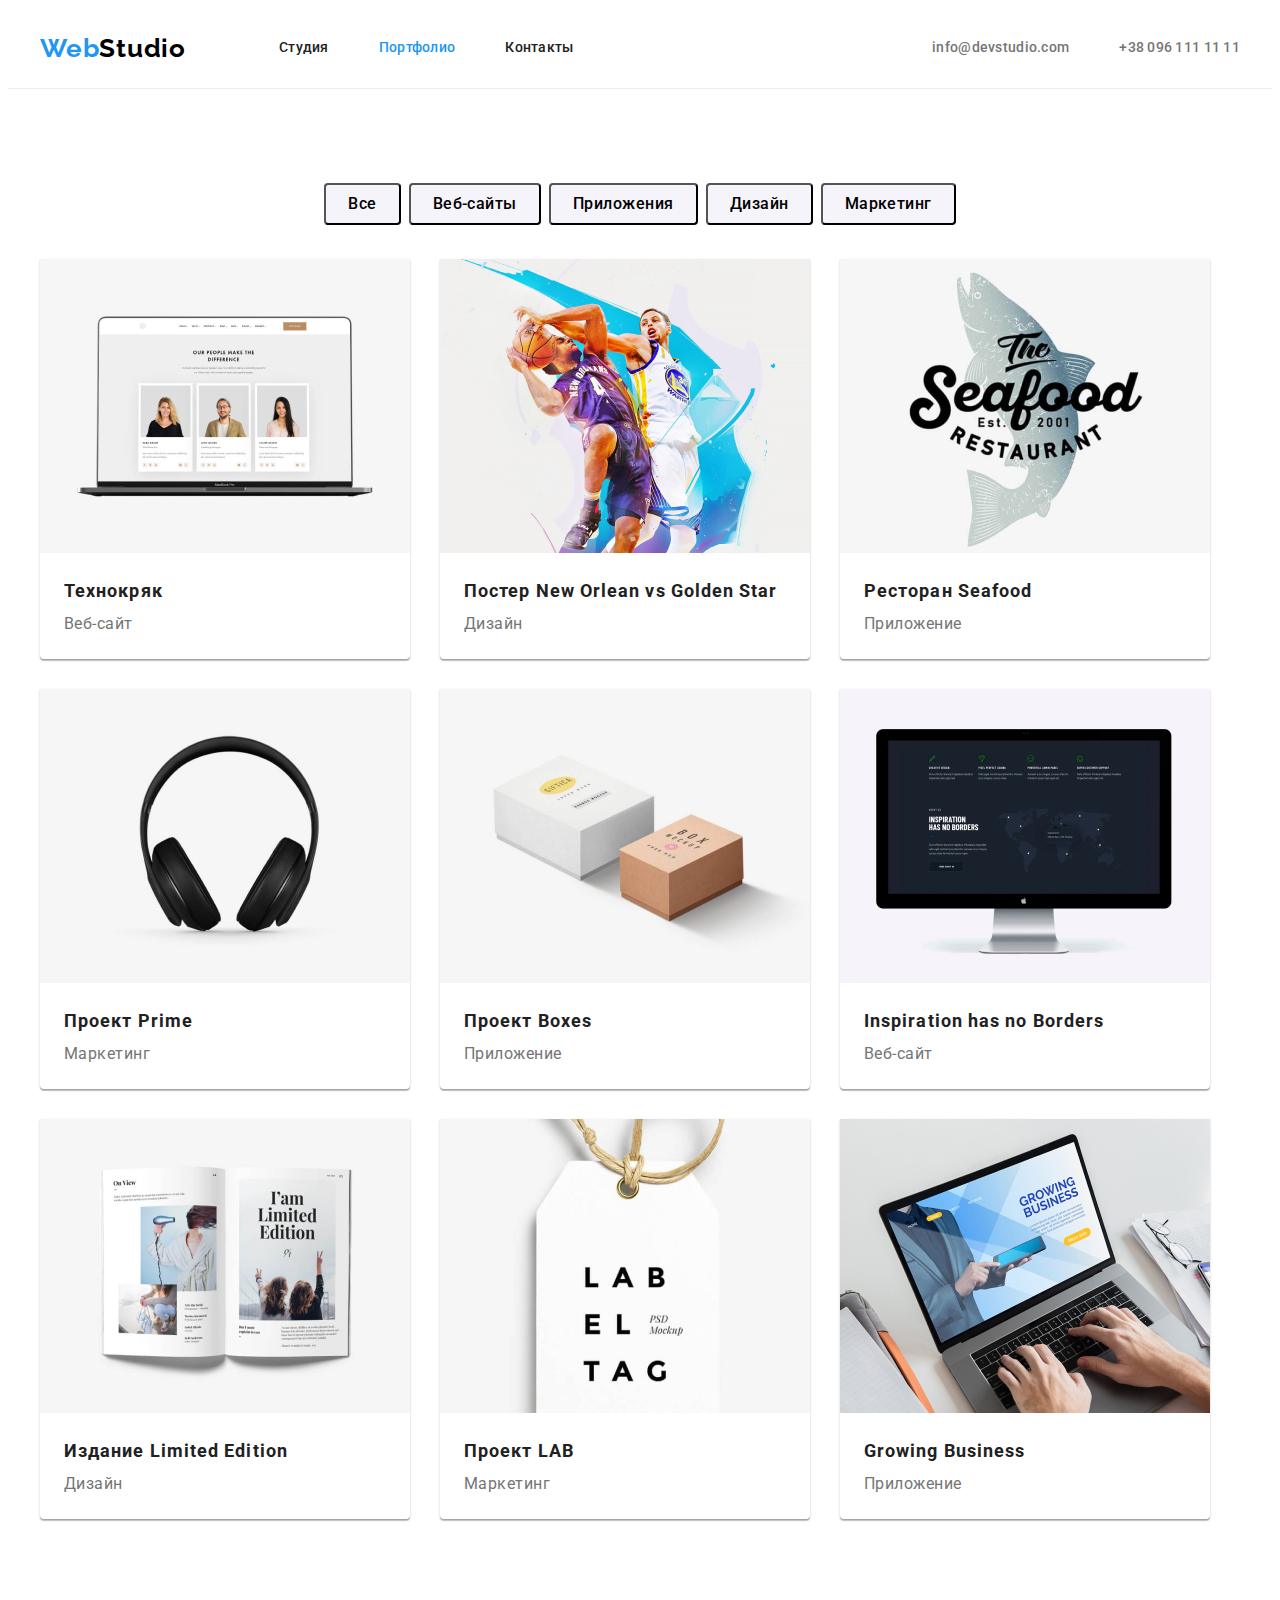
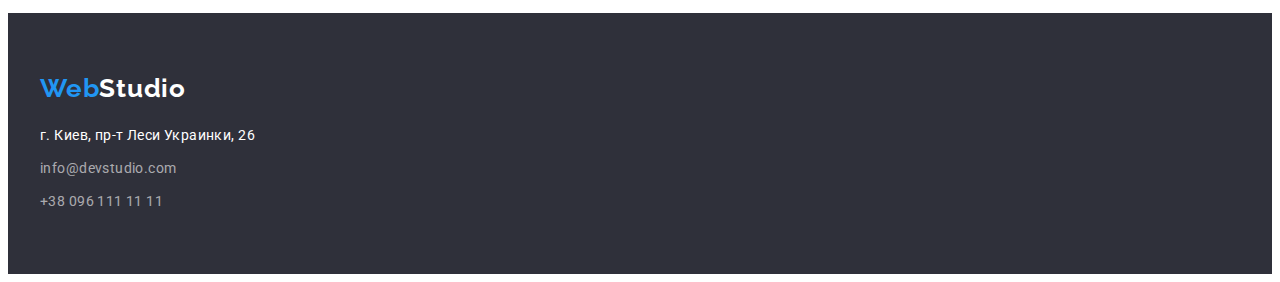
==== portfolio.html @ 639d9dc7 "clone-rep-for-hw03" ====
<!DOCTYPE html>
<html lang="en">
<head>
    <meta charset="UTF-8">
    <meta name="viewport" content="width=device-width, initial-scale=1.0">
    <link rel="stylesheet" href="https://cdnjs.cloudflare.com/ajax/libs/modern-normalize/1.0.0/modern-normalize.min.css" integrity="sha512-ISS7cAi1PEhQ8jnbJpJZMd29NlhNj4AWYyLOSp2CE/CsHxTCu+r+t0D2yoJudVrd0/8fTVPUVDzY5Tvli75u/g==" crossorigin="anonymous" />
    <link rel="stylesheet" href="./css/style.css">
    <link href="https://fonts.googleapis.com/css2?family=Raleway:wght@700&family=Roboto:wght@400;500;700;900&display=swap" rel="stylesheet">
    <title>Portfolio</title>
</head>
<body class="body-container">
    <header class="page-header">
        <nav class="container">
            <a class="logo" href=""><span style="color: #2196F3;">Web</span><span style="color: #000000;">Studio</span></a>
            <ul class="nav">
                <li><a class="link" href="./index.html">Студия</a></li>
                <li><a class="link current" href="">Портфолио</a></li>
                <li><a class="link" href="">Контакты</a></li>
            </ul>
            <address class="address">
                <ul class="auth-nav">
                    <li><a class="link" href="mailto:info@devstudio.com">info@devstudio.com</a></li>
                    <li><a class="link" href="tel:+380961111111">+38 096 111 11 11</a></li>
                </ul>
            </address>  
            
        </nav>
    </header>
    <main class="main-container">
        <section class="section portfolio-container">
            <!-- <h1>Портфолио</h1> -->
            <ul class="portfolio">
                <li class="list-navigation"><button class="list-btn" type="button">Вcе</button></li>
                <li class="list-navigation"><button class="list-btn" type="button">Веб-сайты</button></li>
                <li class="list-navigation"><button class="list-btn" type="button">Приложения</button></li>
                <li class="list-navigation"><button class="list-btn" type="button">Дизайн</button></li>
                <li class="list-navigation"><button class="list-btn" type="button">Маркетинг</button></li>
            </ul>
            <ul class="section-list web-container">
                <li class="lists-section">
                    <div class="section-list-card">
                        <a href=""><img src="./images/portfolio1.jpg" alt="photo">
                            <div class="title">
                                <h2 class="section-item">Технокряк</h2>
                                <p class="section-tagline">Веб-сайт</p>
                            </div>
                        </a>
                    </div>
                </li>
                <li class="lists-section">
                    <div class="section-list-card">
                        <a href=""><img src="./images/portfolio2.jpg" alt="photo">
                            <div class="title">
                                <h2 class="section-item">Постер New Orlean vs Golden Star</h2>
                                <p class="section-tagline">Дизайн</p>
                            </div>
                        </a>
                    </div>
                </li>
                <li class="lists-section not">
                   <div class="section-list-card">
                        <a href=""><img src="./images/portfolio3.jpg" alt="photo">
                            <div class="title">
                                <h2 class="section-item">Ресторан Seafood</h2>
                                <p class="section-tagline">Приложение</p>
                            </div>
                        </a>
                   </div>
                </li>
                <li class="lists-section">
                    <div class="section-list-card">
                        <a href=""><img src="./images/portfolio4.jpg" alt="photo">
                            <div class="title">
                                <h2 class="section-item">Проект Prime</h2>
                                <p class="section-tagline">Маркетинг</p>
                            </div>
                        </a>
                    </div>
                </li>
                <li class="lists-section">
                    <div class="section-list-card">
                        <a href=""><img src="./images/portfolio5.jpg" alt="photo">
                            <div class="title">
                                <h2 class="section-item">Проект Boxes</h2>
                                <p class="section-tagline">Приложение</p>
                            </div>
                        </a>
                    </div>
                </li>
                <li class="lists-section not">
                    <div class="section-list-card">
                        <a href=""><img src="./images/portfolio6.jpg" alt="photo">
                            <div class="title">
                                <h2 class="section-item">Inspiration has no Borders</h2>
                                <p class="section-tagline">Веб-сайт</p>
                            </div>
                        </a>
                    </div>
                </li>
                <li class="lists-section lists-cards">
                    <div class="section-list-card">
                        <a href=""><img src="./images/portfolio7.jpg" alt="photo">
                            <div class="title">
                                <h2 class="section-item">Издание Limited Edition</h2>
                                <p class="section-tagline">Дизайн</p>
                            </div>
                        </a>
                    </div>
                </li>
                <li class="lists-section lists-cards">
                    <div class="section-list-card">
                        <a href=""><img src="./images/portfolio8.jpg" alt="photo">
                            <div class="title">
                                <h2 class="section-item">Проект LAB</h2>
                                <p class="section-tagline">Маркетинг</p>
                            </div>
                        </a>
                    </div>
                </li>
                <li class="lists-section not lists-cards">
                    <div class="section-list-card">
                        <a href=""><img src="./images/portfolio9.jpg" alt="photo">
                            <div class="title">
                                <h2 class="section-item">Growing Business</h2>
                                <p class="section-tagline">Приложение</p>
                            </div>
                        </a>
                    </div>
                </li>
            </ul>
        </section>
    </main>
        <footer class="footer">
            <div class="footer-container">
                <a class="logo" href=""><span style="color: #2196F3;">Web</span><span style="color: #FFFFFF;">Studio</span></a>
                <address>
                    <p class="footer-title">г. Киев, пр-т Леси Украинки, 26</p>
                    <ul class="footer-nav">
                        <li class="footer-links">
                            <a class="footer-link" href="mailto:info@devstudio.com">info@devstudio.com</a>
                        </li>
                        <li class="footer-links">
                            <a class="footer-link" href="tel:+380961111111">+38 096 111 11 11</a>
                        </li>
                    </ul>
                </address>
            </div>
        </footer>
</body>
</html>
---- css/style.css ----
:root {
    --primary-text-color: #757575;
    --accent-color: #2196F3;
    --white-color: #ffffff;
    --white-bg-color: #ffffff;


}

body {
    font-family: 'Roboto', sans-serif;
    color: var(--primary-text-color);
    
    
}
ul {
    list-style: none;
    
}
a {
    text-decoration: none;
}
img {
    display: block;

}
/* цвет вторичного текста  #color: #212121;*/
 /* цвет основного текста color: #757575; */
 /* акцент  background: #2196F3;color: #FFFFFF; */

 /* Стилизация шапки */
 .logo {
    font-family: 'Raleway', sans-serif;
    font-style: normal;
    font-weight: 700;
    font-size: 26px;
    line-height: 1.19;
    letter-spacing: 0.03em;

    color: #000000; 

}
.nav .link {
    
    font-weight: 500;
    font-size: 14px;
    line-height: 1.14;
    letter-spacing: 0.02em;

    color: #212121;

}
.nav .link.current {
    color: var(--accent-color);

}
.nav .link:hover ,
.nav .link:focus {
    color: var(--accent-color);

}
.auth-nav .link {
    
    font-weight: 500;
    font-style: normal;
    font-size: 14px;
    line-height: 1.14;
    letter-spacing: 0.02em;

    color: var(--primary-text-color);

}
.auth-nav .link:hover ,
.auth-nav .link:focus {
    color: var(--accent-color);

}
/* Стили основного контента */
/* Стили секции героя */
.hero > .hero-title {         
    font-weight: 900;
    font-size: 44px;
    line-height: 1.36;
    letter-spacing: 0.06em;
    text-transform: uppercase;
       
    color: var(--white-color);

}
.hero .button {
    min-width: 200px;
    

    background-color: var(--accent-color);
    color: var(--white-color);
    font-weight: 700;
    font-size: 16px;
    line-height: 1.88;     
    letter-spacing: 0.06em;
    box-shadow: 0px 4px 4px rgba(0, 0, 0, 0.15);
    border-radius: 4px;
    padding: 10px 32px 10px 32px;
}


/* Стили секции со скрытым заголовком */
.section-title {
    font-weight: 700;
    font-size: 14px;
    line-height: 1.14;
    letter-spacing: 0.03em;
    text-transform: uppercase;

    color: #212121;

}
.section .section-descriptions {
    font-weight: 400;
    font-size: 14px;
    line-height: 1.71;
    letter-spacing: 0.03em;

}
/* Стили секции "Чем мы занимаемся" и "Наша команда" */
.section-caption ,
.section-team {
    font-weight: 700;
    font-size: 36px;
    line-height: 1.17;
    letter-spacing: 0.03em;

    color: #212121;

}

.section .section-avatar {
    font-weight: 500;
    font-size: 16px;
    line-height: 1.19;
    letter-spacing: 0.03em;

    color: #212121;

}
.section-vocation {
    font-weight: 400;
    font-size: 16px;
    line-height: 1.19;
    letter-spacing: 0.03em;


}
/* Cтилизация подвала */
.footer {
    background: #2F303A;
}
.footer .footer-title {
    font-style: normal;
    font-weight: 400;
    font-size: 14px;
    line-height: 1.71;
    letter-spacing: 0.03em;

    color: var(--white-color);
}


.footer .footer-link {
    font-style: normal;
    font-weight: 400;
    font-size: 14px;
    line-height: 1.71;
    letter-spacing: 0.03em;

    color: rgba(255, 255, 255, 0.6);
}
/* Стили кнопок страницы "Портфолио" */
.list-btn:hover ,
.list-btn:focus {
    color: var(--white-color);
    background: var(--accent-color);
   
}                           
.section .list-btn {
    font-family: 'Roboto', sans-serif;
    font-weight: 500;
    font-size: 16px;
    line-height: 1.62;
    letter-spacing: 0.03em;
}
.section-item {
    font-weight: 700;
    font-size: 18px;
    line-height: 2;
    letter-spacing: 0.06em;

    color: #212121;
}
.section-tagline {
    font-weight: 400;
    font-size: 16px;
    line-height: 1.88;
    letter-spacing: 0.03em;

    color: var(--primary-text-color);
}
/* Позиционирование */

/* Хедер */

.page-header .container {
    background-color: var(--white-bg-color);
}
.page-header {
    border-bottom: 1px solid #ECECEC;

}
.container {
    width: 1200px;
    margin-left: auto;
    margin-right: auto;
    padding-left: 15px;
    padding-right: 15px;
    align-items: center;
    display: flex;
    margin-bottom: 0;
    margin-top: 0;
    
            
             
}
.container .logo {
    margin-right: 93px;
}
.container .link {
    display: block;
    padding-top: 32px;
    padding-bottom: 32px;
}

.nav {
    display: flex;
    margin: 0;
    padding-left: 0;
    padding-right: 0;
    
       
}
.auth-nav {
    display: flex;
    margin: 0;
    padding-left: 0;
               
}
.page-header .address {
    margin-left: auto;
}
.auth-nav > .link:last-child {
    margin-right: 0;
    

}

.nav > li:not(:last-child) {
    display: block;
    margin-right: 50px;
       
      
}
.auth-nav li:not(:last-child) {
    margin-right: 50px;
       
       
}
/* Сексия "Герой" */
.hero {
    text-align: center;
    padding-bottom: 200px;
    padding-top: 200px;
    background: #2F303A;
              
}
.hero-title {
    margin-top: 0;
    margin-bottom: 0;
    padding-bottom: 30px;
    
}

/* Секция со скрытым заголовком */
.no-title {
    padding-top: 94px;
    padding-bottom: 94px;
    display: flex;
    margin-bottom: 0;
    margin-top: 0;

    
}
.section.container {
    background: var(--white-bg-color);
}
.container .section-title {
    margin-top: 0;
    margin-bottom: 10px;
}
.container .section-descriptions {
    margin-top: 0;
    margin-bottom: 0;

}
.container .section-item:not(:last-child) {
    margin-right: 30px;

}
/* Секция "Чем мы занимаемся" */
.section .section-items {
    display: flex;
    padding-left: 0;
    margin-top: 0;
    margin-bottom: 0;
               
}

.items:not(:last-child) {
    margin-right: 30px;

}
.section-caption {
    text-align: center;
    margin-top: 0;
    margin-bottom: 0;
    padding-bottom: 47px;
}

.section.team-work {
    background-color: var(--white-bg-color);
    width: 1200px;
    padding-left: 15px;
    padding-right: 15px;
    margin-left: auto;
    margin-right: auto;
    padding-bottom: 94px;
    
 
}   

    /* Наша команда */
.section.our-team {
   background: #F5F4FA;

}
.team-work-container {
    width: 1200px;
    margin-bottom: 0;
    margin-top: 0;
    margin-right: auto;
    margin-left: auto;
    padding-left: 15px;
    padding-right: 15px;
    padding-bottom: 94px;
    
}
.section-team {
    text-align: center;
    margin-top: 0;
    margin-bottom: 0;
    padding-bottom: 50px;
    padding-top: 94px;
}
.list-workers:not(:last-child) {
    margin-right: 30px;
}

.section-avatar ,
.section-vocation {
    text-align: center;
    margin-top: 0;
    margin-bottom: 0;
}
.section-avatar {
    padding-top: 30px;
    padding-bottom: 10px;

}
.section-vocation {
    padding-bottom: 30px;
}
.card-workers {
    background: var(--white-bg-color);

    box-shadow: 0px 1px 3px rgba(0, 0, 0, 0.12),
    0px 1px 1px rgba(0, 0, 0, 0.14),
    0px 2px 1px rgba(0, 0, 0, 0.2);
    border-radius: 0px 0px 4px 4px;

}
/* Позиционирование подвала */
.footer {
    background-color: #2F303A;
              
}
.footer-container {
    width: 1200px;
    margin-left: auto;
    margin-right: auto;
    padding-left: 15px;
    padding-right: 15px;
}
.footer .logo {
    display: block;
    padding-top: 60px;
    padding-bottom: 20px;
}
.footer-nav {
    margin-top: 0;
    margin-bottom: 0;
    padding-left: 0;
    padding-bottom: 51px;
}
    
.footer-title {
    margin-top: 0;
    margin-bottom: 0;
    padding-bottom: 9px;
}
.footer-links {
    padding-bottom: 9px;
}

.footer-link {
    display: block;
}
/* Позиционирования страницы ПОРТФОЛИО */
/* Шапка */

.main-container {
    background: var(--white-bg-color);
   
}
.web-container {
    display: flex;
    margin-bottom: 0;
    margin-top: 0;
    flex-wrap: wrap;
    padding-left: 0;
       
}
.section.portfolio-container {
    width: 1200px;
    background-color: var(--white-bg-color);
    margin-top: 94px;
    margin-bottom: 94px;
    margin-left: auto;
    margin-right: auto;
    padding-left: 15px;
    padding-right: 15px;

}
.portfolio {
    display: flex;
    justify-content: center;
    padding-bottom: 34px;
    padding-left: 0;
    padding-right: 0;
    margin-bottom: 0;
    margin-top: 0;
    
}
.portfolio .list-navigation:not(:last-child) {
    margin-right: 8px;

}
.list-btn {
    background: #F5F4FA;
    border-radius: 4px;
    padding: 6px 22px;
}
.container.portfolio {
    background: var(--white-bg-color);
}

.section-list .lists-section:nth-child(n + 1) {
    margin-right: 30px;
    margin-bottom: 30px;
    
}
.section-list .lists-section.not {
    margin-right: 0;
    
}

.section-list-card .title {
padding: 20px 24px;
}

.section-tagline ,
.section-item {
    margin: 0;
}
.section-list-card a {
    display: block;
}
.section-list-card {
    width: 370px;

    background: var(--white-bg-color);
    box-shadow: 
    0px 1px 3px rgba(0, 0, 0, 0.12),
    0px 1px 1px rgba(0, 0, 0, 0.14),
    0px 2px 1px rgba(0, 0, 0, 0.2);
    border-radius: 0px 0px 4px 4px;
    box-sizing: border-box;
    

}
.lists-section.lists-cards:nth-last-child(-n + 3) {
    margin-bottom: 0;
}
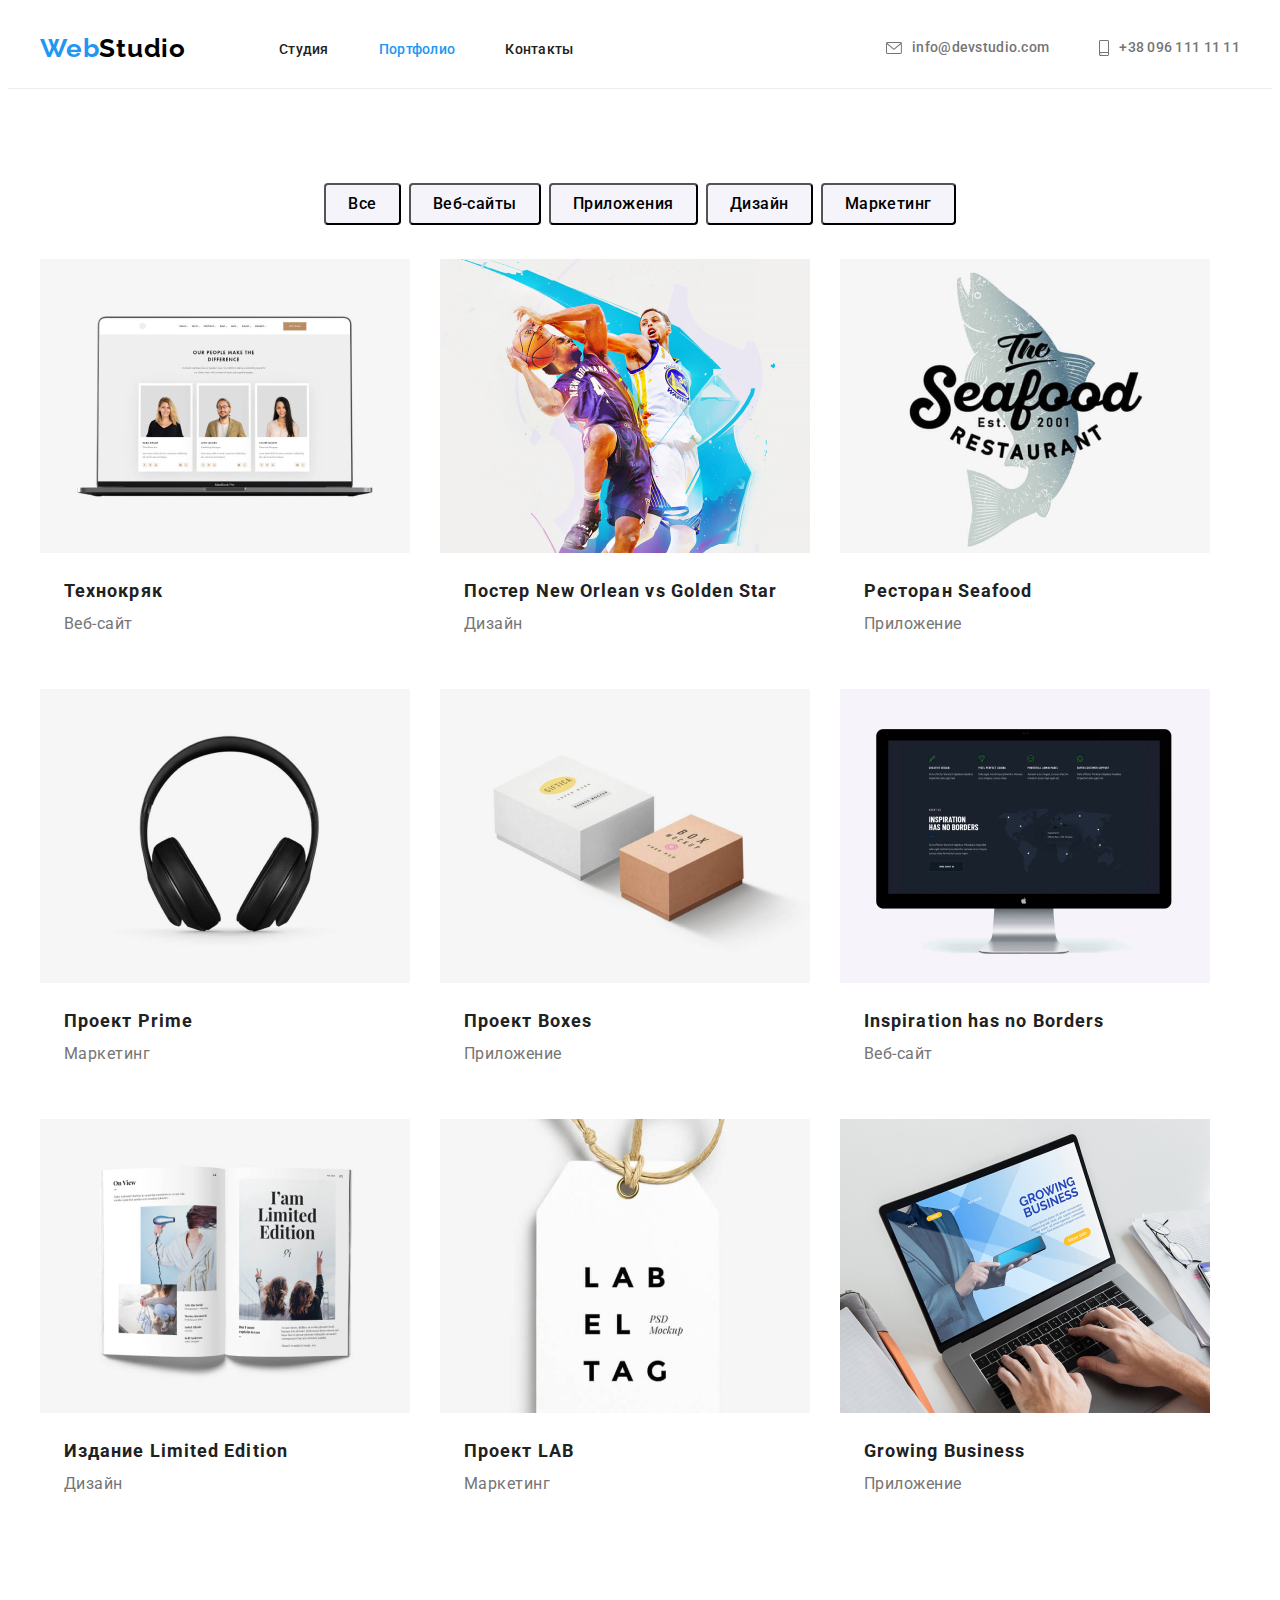
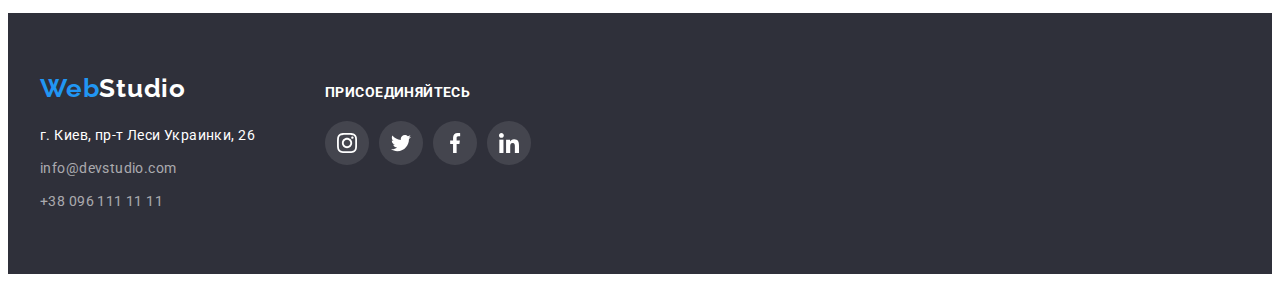
==== commit f3ae9108: "Adds markup and design of all decorative elements (icons) for the Studio and Portfolio pages" ====
--- a/portfolio.html
+++ b/portfolio.html
@@ -19,8 +19,8 @@
             </ul>
             <address class="address">
                 <ul class="auth-nav">
-                    <li><a class="link" href="mailto:info@devstudio.com">info@devstudio.com</a></li>
-                    <li><a class="link" href="tel:+380961111111">+38 096 111 11 11</a></li>
+                    <li><a class="link" href="mailto:info@devstudio.com"><svg class="envelope"><use href="../images/sprite-studio.svg#icon-envelope"></use></svg>info@devstudio.com</a></li>
+                    <li><a class="link" href="tel:+380961111111"><svg class="phone"><use href="../images/sprite-studio.svg#icon-smartphone"></use></svg> +38 096 111 11 11</a></li>
                 </ul>
             </address>  
             
@@ -132,18 +132,33 @@
     </main>
         <footer class="footer">
             <div class="footer-container">
-                <a class="logo" href=""><span style="color: #2196F3;">Web</span><span style="color: #FFFFFF;">Studio</span></a>
-                <address>
-                    <p class="footer-title">г. Киев, пр-т Леси Украинки, 26</p>
-                    <ul class="footer-nav">
-                        <li class="footer-links">
-                            <a class="footer-link" href="mailto:info@devstudio.com">info@devstudio.com</a>
-                        </li>
-                        <li class="footer-links">
-                            <a class="footer-link" href="tel:+380961111111">+38 096 111 11 11</a>
-                        </li>
+                <div class="footer-section">
+                    <a class="logo" href=""><span style="color: #2196F3;">Web</span><span
+                            style="color: #FFFFFF;">Studio</span></a>
+                    <address class="footer-adress">
+                        <div>
+                            <p class="footer-title">г. Киев, пр-т Леси Украинки, 26</p>
+                            <ul class="footer-nav">
+                                <li class="footer-links">
+                                    <a class="footer-link" href="mailto:info@devstudio.com">info@devstudio.com</a>
+                                </li>
+                                <li class="footer-links">
+                                    <a class="footer-link" href="tel:+380961111111">+38 096 111 11 11</a>
+                                </li>
+                            </ul>
+                        </div>
+        
+                    </address>
+                </div>
+                <div class="footer-social">
+                    <p class="footer-discription">Присоединяйтесь</p>
+                    <ul class=footer-list>
+                        <li><a class="icon instagram-white" href=""></a></li>
+                        <li><a class="icon twitter-white" href=""></a></li>
+                        <li><a class="icon facebook-white" href=""></a></li>
+                        <li><a class="icon linkedin-white" href=""></a></li>
                     </ul>
-                </address>
+                </div>
             </div>
         </footer>
 </body>
--- a/css/style.css
+++ b/css/style.css
@@ -89,17 +89,19 @@
 }
 .hero .button {
     min-width: 200px;
-    
-
-    background-color: var(--accent-color);
+        
     color: var(--white-color);
     font-weight: 700;
     font-size: 16px;
     line-height: 1.88;     
     letter-spacing: 0.06em;
+
+    background-color: var(--accent-color);
     box-shadow: 0px 4px 4px rgba(0, 0, 0, 0.15);
     border-radius: 4px;
     padding: 10px 32px 10px 32px;
+
+    cursor: pointer;
 }
 
 
@@ -149,6 +151,20 @@
     letter-spacing: 0.03em;
 
 
+}
+/* Cтили секции "Постоянные клиенты" */
+.section-clients {
+    margin-bottom:0;
+    margin-top: 0;
+    padding-bottom: 50px;
+
+    font-weight: 700;
+    font-size: 36px;
+    line-height: 1.17;
+    text-align: center;
+    letter-spacing: 0.03em;
+
+    color: #212121;
 }
 /* Cтилизация подвала */
 .footer {
@@ -233,7 +249,6 @@
     margin-right: 93px;
 }
 .container .link {
-    display: block;
     padding-top: 32px;
     padding-bottom: 32px;
 }
@@ -277,7 +292,7 @@
     text-align: center;
     padding-bottom: 200px;
     padding-top: 200px;
-    background: #2F303A;
+    
               
 }
 .hero-title {
@@ -291,6 +306,7 @@
 .no-title {
     padding-top: 94px;
     padding-bottom: 94px;
+    padding-left: 0;
     display: flex;
     margin-bottom: 0;
     margin-top: 0;
@@ -299,6 +315,7 @@
 }
 .section.container {
     background: var(--white-bg-color);
+    
 }
 .container .section-title {
     margin-top: 0;
@@ -379,13 +396,11 @@
     margin-bottom: 0;
 }
 .section-avatar {
-    padding-top: 30px;
-    padding-bottom: 10px;
-
-}
-.section-vocation {
-    padding-bottom: 30px;
-}
+    margin-top: 30px;
+    margin-bottom: 10px;
+
+}
+
 .card-workers {
     background: var(--white-bg-color);
 
@@ -394,6 +409,16 @@
     0px 2px 1px rgba(0, 0, 0, 0.2);
     border-radius: 0px 0px 4px 4px;
 
+}
+/* Постоянные клиенты */
+.container-clients {
+    width: 1200px;
+    margin-left: auto;
+    margin-right: auto;
+    padding-left: 15px;
+    padding-right: 15px;
+    margin-top: 94px;
+    margin-bottom: 94px;
 }
 /* Позиционирование подвала */
 .footer {
@@ -416,7 +441,7 @@
     margin-top: 0;
     margin-bottom: 0;
     padding-left: 0;
-    padding-bottom: 51px;
+    
 }
     
 .footer-title {
@@ -424,10 +449,13 @@
     margin-bottom: 0;
     padding-bottom: 9px;
 }
-.footer-links {
+.footer-links:not(:last-child) {
     padding-bottom: 9px;
 }
-
+.footer-section {
+    margin-bottom: 60px;
+    margin-right: 70px;
+}
 .footer-link {
     display: block;
 }
@@ -502,18 +530,230 @@
     display: block;
 }
 .section-list-card {
+    background: var(--white-bg-color);
+}
+.lists-section.lists-cards:nth-last-child(-n + 3) {
+    margin-bottom: 0;
+}
+/* Работа с фоном и псевдоелементами */
+.hero-overlay {
+    max-width: 1600px;
+    min-height: 600px;
+    margin: 0 auto;
+
+    background-color: #000000;
+    background-image: linear-gradient(rgba(47, 48, 58, 0.4),
+    rgba(47, 48, 58, 0.4)),url("../images/hero-bg.jpg");
+    background-repeat: no-repeat;
+    background-position: center;
+    background-size: cover;
+      
+    
+}
+/* Иконки шапки */
+
+.auth-nav .link {
+    display: flex;
+    align-items: center;
+}
+.envelope {
+    width: 16px;
+    height: 12px;
+    margin-right: 10px;
+    fill: currentColor;
+    
+}
+.envelope:hover ,
+.envelope:hover {
+    fill: var(--accent-color);
+}
+.phone {
+    width: 10px;
+    height: 16px;
+    margin-right: 10px;
+    fill: currentColor;
+}
+.phone:hover ,
+.phone:focus {
+    fill: var(--accent-color);
+}
+ 
+/* Cекция со скрытым заголовком */
+.no-title .section-item::before {
+    content: "";
+    width: 270px;
+    height: 120px;
+    display: block;
+    background-color: #F5F4FA;
+    border-radius: 4px;
+    margin-bottom: 30px;
+    padding: 25px 100px;
+}
+.antenna::before {
+    background-image: url("../images/icons/antenna-1.svg");
+    background-repeat: no-repeat;
+    background-position: center;
+    
+}
+.clock::before {
+background-image: url("../images/icons/clock-1.svg");
+    background-repeat: no-repeat;
+    background-position: center;
+}
+.diagram::before {
+    background-image: url("../images/icons/diagram-1.svg");
+    background-repeat: no-repeat;
+    background-position: center;
+}
+.astronaut::before {
+    background-image: url("../images/icons/astronaut-1.svg");
+    background-repeat: no-repeat;
+    background-position: center;
+}
+/* Наша команда */
+.social {
+    display: flex;
+    padding-left: 0;
+    justify-content: center;
+    margin-top: 16px;
+    padding-bottom: 30px;  
+}
+.social .icon {
+    display: flex;
+    justify-content: center;
+    align-items: center;
+    width: 44px;
+    height: 44px;
+    border-radius: 50%;
+    color: #afb1b8;
+}
+.instagram,.twitter,
+.facebook,.linkedin {
+    display: block;
+    width: 20px;
+    height: 20px;
+    fill: currentColor; 
+}
+.social > li:not(:last-child) {
+    margin-right: 10px;
+}
+.social .icon:hover ,
+.social .icon:focus  {
+    color: var(--white-color);
+    background-color: var(--accent-color);
+}
+
+/* Постоянные клиенты */
+.clients-list {
+    display: flex;
+    padding-left: 0;
+    margin-top: 0;
+    margin-bottom: 0;
+}
+.icon-logo-1,.icon-logo-2,
+.icon-logo-3,.icon-logo-4,
+.icon-logo-5,.icon-logo-6 {
+    display: block;
+    fill: currentColor; 
+}
+.clients-list .icon {
+    display: flex;
+    justify-content: center;
+    align-items: center;
+}
+.clients-list > li:not(:last-child) {
+    margin-right: 30px;
+}
+.clients-list .icon {
+    width: 170px;
+    height: 90px;
+    color:  #afb1b8;
+}
+.clients-list .item {
+    display: block;
+    width: 170px;
+    height: 90px;
+    border: 1px solid #AFB1B8;
+    border-radius: 4px;
+   
+}
+.clients-list .icon:hover ,
+.clients-list .icon:focus  {
+    color: var(--accent-color);
+    
+}
+.clients-list .item:hover {
+    border: 1px solid var(--accent-color);
+    border-radius: 4px;
+}
+
+/* Фон и псефдоелементы футера */
+
+.footer-container {
+    display: flex;
+    align-items: baseline;
+}
+
+.footer-discription {
+    font-style: normal;
+    font-weight: 700;
+    font-size: 14px;
+    line-height: 1.14;
+    letter-spacing: 0.03em;
+    text-transform: uppercase;
+
+    color: #FFFFFF;
+
+    margin-top: 0;
+    margin-bottom: 20px;
+}
+
+.footer-list .icon::before {
+    content: "";
+    display: block;
+    width: 44px;
+    height: 44px;
+    background-color: rgba(255, 255, 255, 0.1);
+    background-repeat: no-repeat;
+    background-position: center;
+    border-radius: 50%;
+}
+.footer-list .icon:hover::before {
+    background-color: var(--accent-color);
+}
+.footer-list {
+    display: flex;
+    padding-left: 0;
+    margin-top: 0;
+    margin-bottom: 0;
+}
+.footer-list > li:not(:last-child) {
+    margin-right: 10px;
+}
+.footer-adress {
+    display: flex;
+    align-items: baseline;
+}
+.instagram-white::before {
+    background-image: url("../images/icons/instagram-white.svg");
+}
+.twitter-white::before {
+    background-image: url("../images/icons/twitter-white.svg");
+}
+.facebook-white::before{
+    background-image: url("../images/icons/facebook-white.svg");
+}
+.linkedin-white::before {
+    background-image: url("../images/icons/linkedin-white.svg");
+}
+/* Псевдоелементы главной секции страницы "Портфолио */
+.lists-section:hover {
+   border: 1px solid #EEEEEE;
+   box-shadow: 
+    0px 1px 1px rgba(0, 0, 0, 0.12),
+    0px 4px 4px rgba(0, 0, 0, 0.06),
+    1px 4px 6px rgba(0, 0, 0, 0.16); 
+}
+.lists-section {
     width: 370px;
-
-    background: var(--white-bg-color);
-    box-shadow: 
-    0px 1px 3px rgba(0, 0, 0, 0.12),
-    0px 1px 1px rgba(0, 0, 0, 0.14),
-    0px 2px 1px rgba(0, 0, 0, 0.2);
-    border-radius: 0px 0px 4px 4px;
-    box-sizing: border-box;
-    
-
-}
-.lists-section.lists-cards:nth-last-child(-n + 3) {
-    margin-bottom: 0;
-}
+}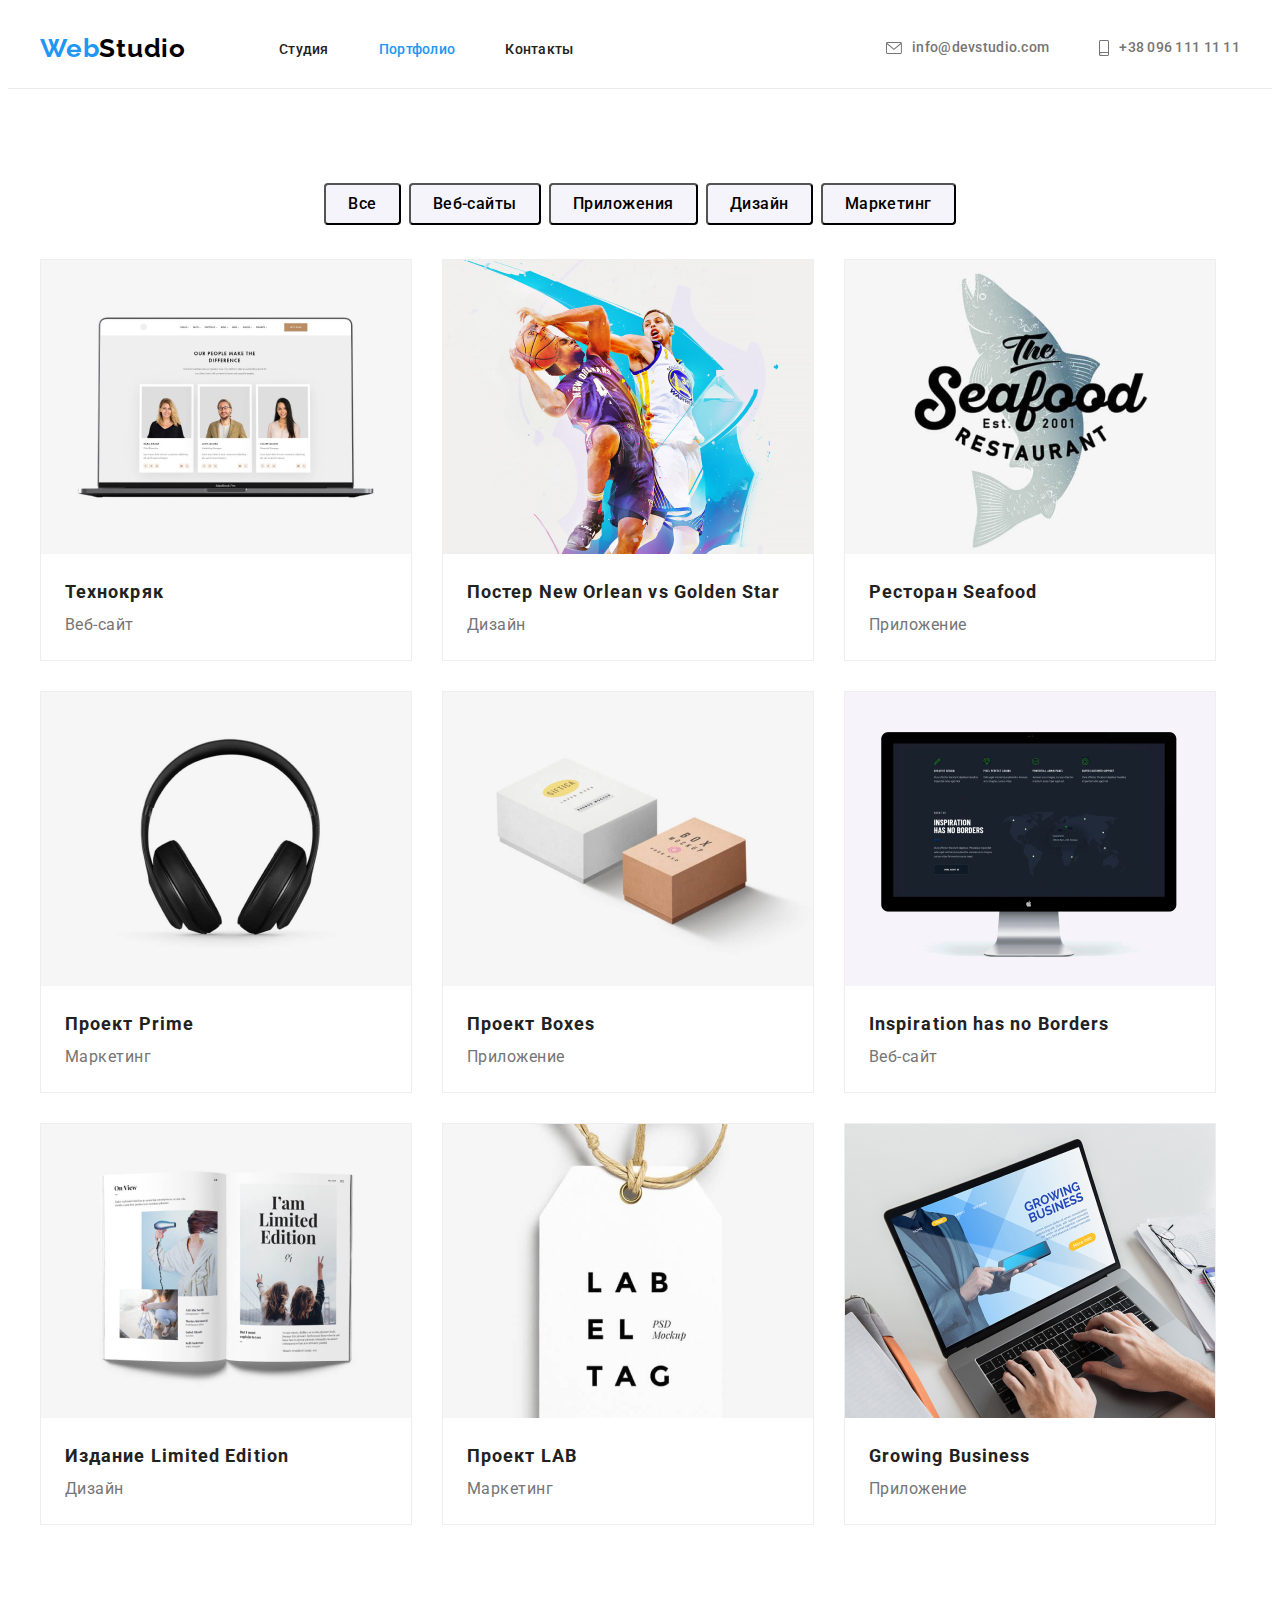
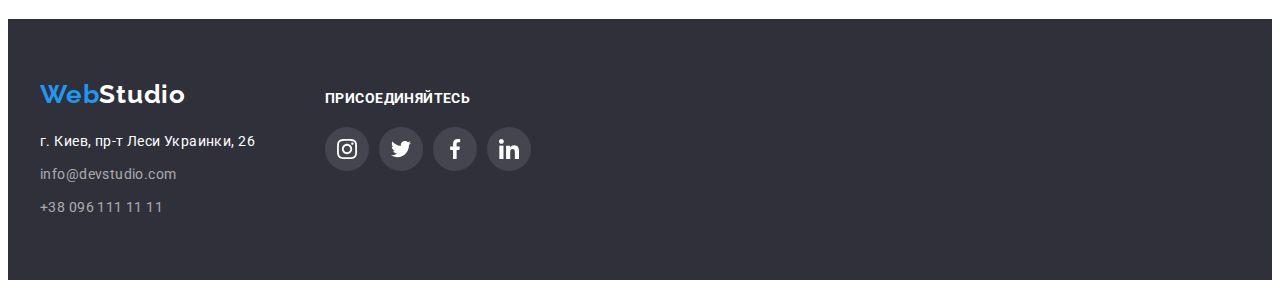
==== commit 6437f42d: "final-version-hw04" ====
--- a/portfolio.html
+++ b/portfolio.html
@@ -147,7 +147,6 @@
                                 </li>
                             </ul>
                         </div>
-        
                     </address>
                 </div>
                 <div class="footer-social">
--- a/css/style.css
+++ b/css/style.css
@@ -460,7 +460,7 @@
     display: block;
 }
 /* Позиционирования страницы ПОРТФОЛИО */
-/* Шапка */
+/* Кнопки основного контента */
 
 .main-container {
     background: var(--white-bg-color);
@@ -474,6 +474,17 @@
     padding-left: 0;
        
 }
+.portfolio {
+    display: flex;
+    justify-content: center;
+    padding-bottom: 34px;
+    padding-left: 0;
+    padding-right: 0;
+    margin-bottom: 0;
+    margin-top: 0;
+    
+}
+/* Основной контент страницы "Портфолио" */
 .section.portfolio-container {
     width: 1200px;
     background-color: var(--white-bg-color);
@@ -485,16 +496,6 @@
     padding-right: 15px;
 
 }
-.portfolio {
-    display: flex;
-    justify-content: center;
-    padding-bottom: 34px;
-    padding-left: 0;
-    padding-right: 0;
-    margin-bottom: 0;
-    margin-top: 0;
-    
-}
 .portfolio .list-navigation:not(:last-child) {
     margin-right: 8px;
 
@@ -534,6 +535,10 @@
 }
 .lists-section.lists-cards:nth-last-child(-n + 3) {
     margin-bottom: 0;
+}
+.lists-section {
+    width: 370px;
+    border: 1px solid #EEEEEE;
 }
 /* Работа с фоном и псевдоелементами */
 .hero-overlay {
@@ -564,7 +569,7 @@
     
 }
 .envelope:hover ,
-.envelope:hover {
+.envelope:focus {
     fill: var(--accent-color);
 }
 .phone {
@@ -647,7 +652,7 @@
 .clients-list {
     display: flex;
     padding-left: 0;
-    margin-top: 0;
+    margin-top: 0;  
     margin-bottom: 0;
 }
 .icon-logo-1,.icon-logo-2,
@@ -682,7 +687,8 @@
     color: var(--accent-color);
     
 }
-.clients-list .item:hover {
+.clients-list .item:hover ,
+.clients-list .item:focus {
     border: 1px solid var(--accent-color);
     border-radius: 4px;
 }
@@ -718,7 +724,8 @@
     background-position: center;
     border-radius: 50%;
 }
-.footer-list .icon:hover::before {
+.footer-list .icon:hover::before ,
+.footer-list .icon:focus::before {
     background-color: var(--accent-color);
 }
 .footer-list {
@@ -748,12 +755,9 @@
 }
 /* Псевдоелементы главной секции страницы "Портфолио */
 .lists-section:hover {
-   border: 1px solid #EEEEEE;
+   
    box-shadow: 
     0px 1px 1px rgba(0, 0, 0, 0.12),
     0px 4px 4px rgba(0, 0, 0, 0.06),
     1px 4px 6px rgba(0, 0, 0, 0.16); 
 }
-.lists-section {
-    width: 370px;
-}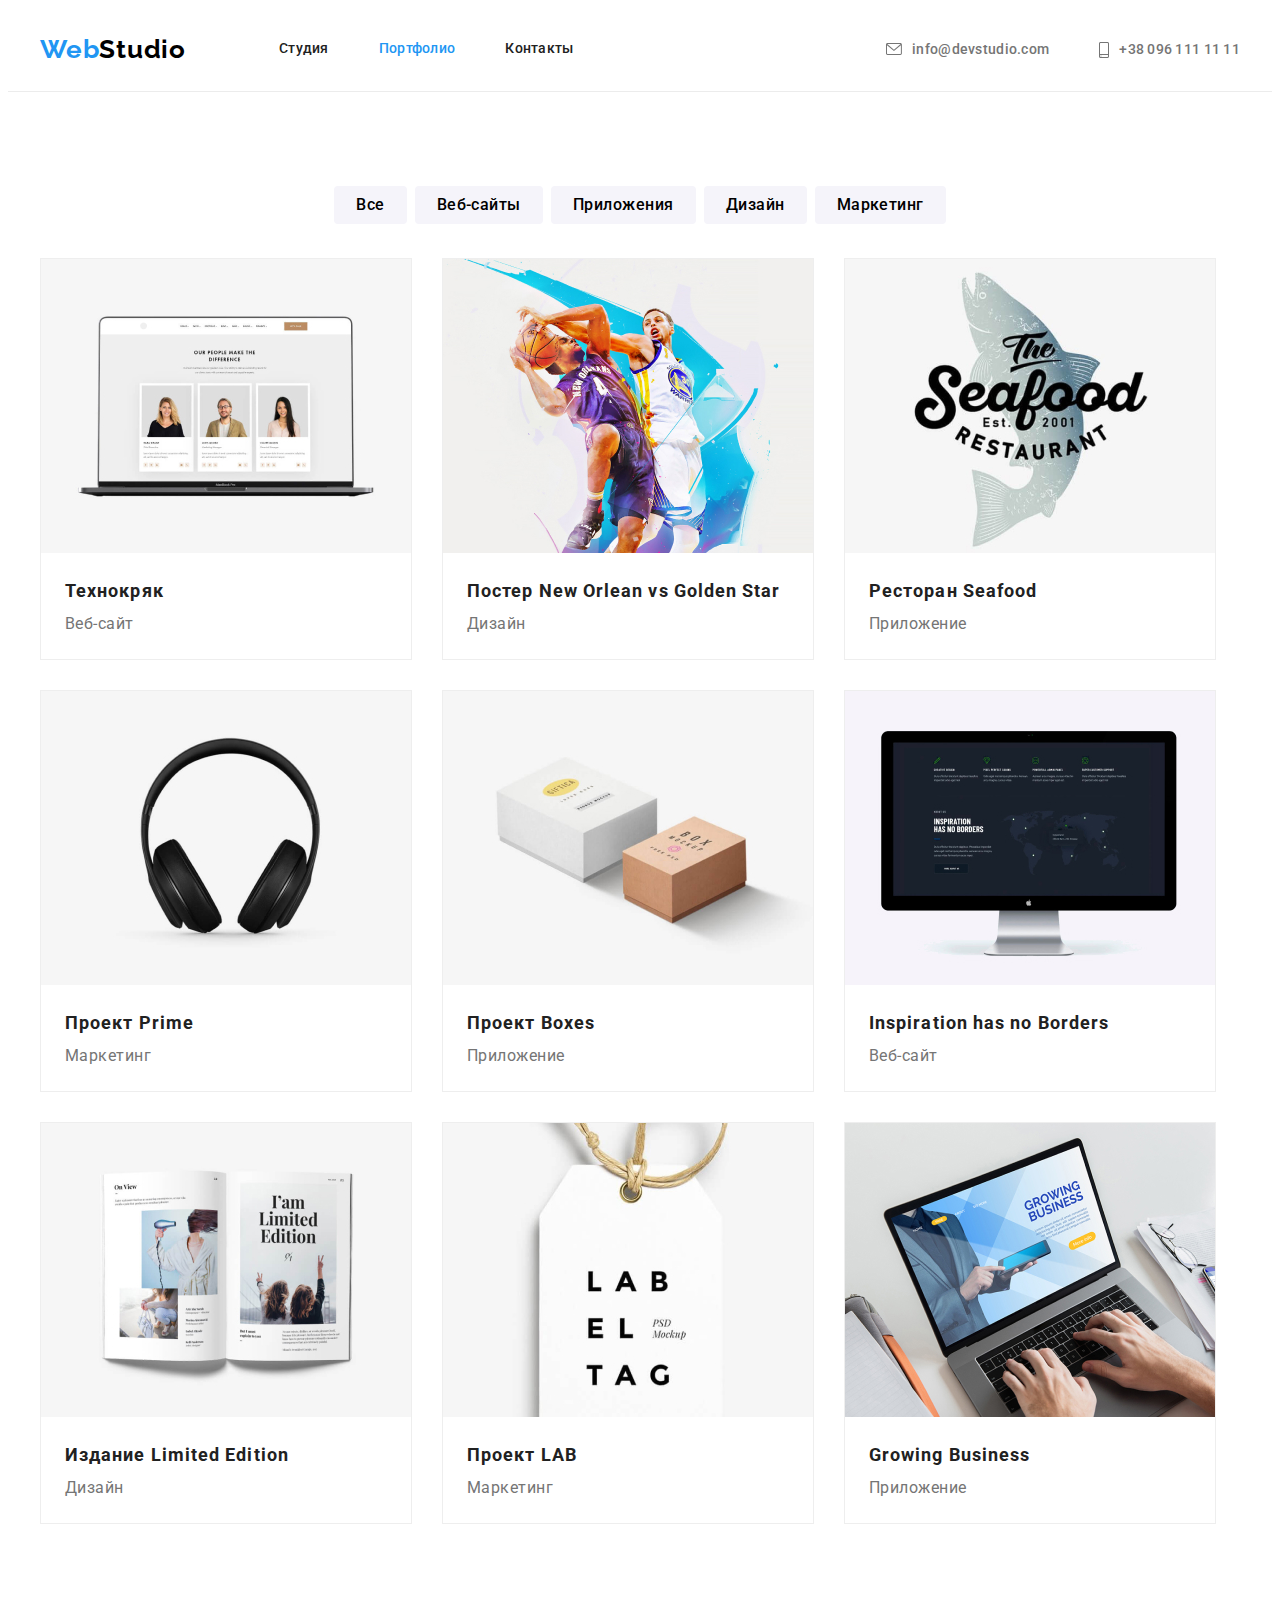
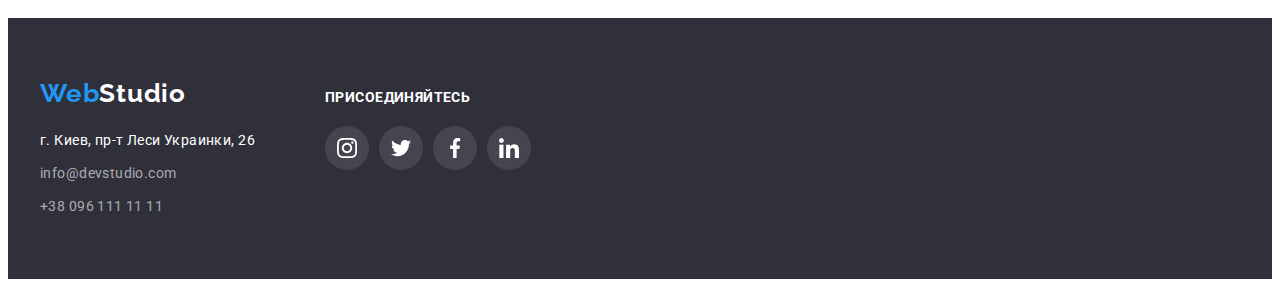
==== commit ed11a146: "final-version-hw04" ====
--- a/portfolio.html
+++ b/portfolio.html
@@ -13,14 +13,14 @@
         <nav class="container">
             <a class="logo" href=""><span style="color: #2196F3;">Web</span><span style="color: #000000;">Studio</span></a>
             <ul class="nav">
-                <li><a class="link" href="./index.html">Студия</a></li>
-                <li><a class="link current" href="">Портфолио</a></li>
-                <li><a class="link" href="">Контакты</a></li>
+                <li class="item"><a class="link" href="./index.html">Студия</a></li>
+                <li class="item"><a class="link current" href="">Портфолио</a></li>
+                <li class="item"><a class="link" href="">Контакты</a></li>
             </ul>
             <address class="address">
                 <ul class="auth-nav">
-                    <li><a class="link" href="mailto:info@devstudio.com"><svg class="envelope"><use href="../images/sprite-studio.svg#icon-envelope"></use></svg>info@devstudio.com</a></li>
-                    <li><a class="link" href="tel:+380961111111"><svg class="phone"><use href="../images/sprite-studio.svg#icon-smartphone"></use></svg> +38 096 111 11 11</a></li>
+                    <li><a class="link" href="mailto:info@devstudio.com"><svg class="envelope"><use href="./images/sprite-studio.svg#icon-envelope"></use></svg>info@devstudio.com</a></li>
+                    <li><a class="link" href="tel:+380961111111"><svg class="phone"><use href="./images/sprite-studio.svg#icon-smartphone"></use></svg> +38 096 111 11 11</a></li>
                 </ul>
             </address>  
             
@@ -28,7 +28,7 @@
     </header>
     <main class="main-container">
         <section class="section portfolio-container">
-            <!-- <h1>Портфолио</h1> -->
+            <h1 class="visually-hidden">Портфолио</h1>
             <ul class="portfolio">
                 <li class="list-navigation"><button class="list-btn" type="button">Вcе</button></li>
                 <li class="list-navigation"><button class="list-btn" type="button">Веб-сайты</button></li>
--- a/css/style.css
+++ b/css/style.css
@@ -24,9 +24,19 @@
     display: block;
 
 }
+.visually-hidden {
+    position: absolute;
+    width: 1px;
+    height: 1px;
+    margin: -1px;
+    border: 0;
+    padding: 0;
+    clip: rect(0 0 0 0);
+    overflow: hidden;
+}
 /* цвет вторичного текста  #color: #212121;*/
  /* цвет основного текста color: #757575; */
- /* акцент  background: #2196F3;color: #FFFFFF; */
+ /* акцент  background: #2196F3; */
 
  /* Стилизация шапки */
  .logo {
@@ -99,8 +109,8 @@
     background-color: var(--accent-color);
     box-shadow: 0px 4px 4px rgba(0, 0, 0, 0.15);
     border-radius: 4px;
-    padding: 10px 32px 10px 32px;
-
+    border: none;
+    padding: 10px 32px;
     cursor: pointer;
 }
 
@@ -195,8 +205,8 @@
 .list-btn:focus {
     color: var(--white-color);
     background: var(--accent-color);
-   
-}                           
+
+}                          
 .section .list-btn {
     font-family: 'Roboto', sans-serif;
     font-weight: 500;
@@ -240,31 +250,39 @@
     align-items: center;
     display: flex;
     margin-bottom: 0;
-    margin-top: 0;
-    
-            
-             
+    margin-top: 0;                    
 }
 .container .logo {
     margin-right: 93px;
 }
-.container .link {
-    padding-top: 32px;
-    padding-bottom: 32px;
-}
-
+
+.nav .item::after {
+    content: "";
+    display: block;
+    height: 4px;
+    background-color: transparent;
+    border-radius: 2px;
+    margin-top: 30px;
+    
+}    
+.nav .item:hover::after ,
+.nav .item:focus::after {
+    background-color: var(--accent-color);
+}
 .nav {
     display: flex;
     margin: 0;
     padding-left: 0;
     padding-right: 0;
-    
+    padding-top: 30px;
+    cursor: pointer;
        
 }
 .auth-nav {
     display: flex;
     margin: 0;
     padding-left: 0;
+    
                
 }
 .page-header .address {
@@ -272,10 +290,10 @@
 }
 .auth-nav > .link:last-child {
     margin-right: 0;
-    
-
-}
-
+}
+.auth-nav .link {
+    padding: 32px 0;
+}
 .nav > li:not(:last-child) {
     display: block;
     margin-right: 50px;
@@ -484,7 +502,6 @@
     margin-top: 0;
     
 }
-/* Основной контент страницы "Портфолио" */
 .section.portfolio-container {
     width: 1200px;
     background-color: var(--white-bg-color);
@@ -502,12 +519,13 @@
 }
 .list-btn {
     background: #F5F4FA;
+    border:none;
     border-radius: 4px;
     padding: 6px 22px;
 }
-.container.portfolio {
-    background: var(--white-bg-color);
-}
+/* Основной контент страницы "Портфолио" */
+
+
 
 .section-list .lists-section:nth-child(n + 1) {
     margin-right: 30px;
@@ -761,3 +779,4 @@
     0px 4px 4px rgba(0, 0, 0, 0.06),
     1px 4px 6px rgba(0, 0, 0, 0.16); 
 }
+/* Позиционированные елементы */
